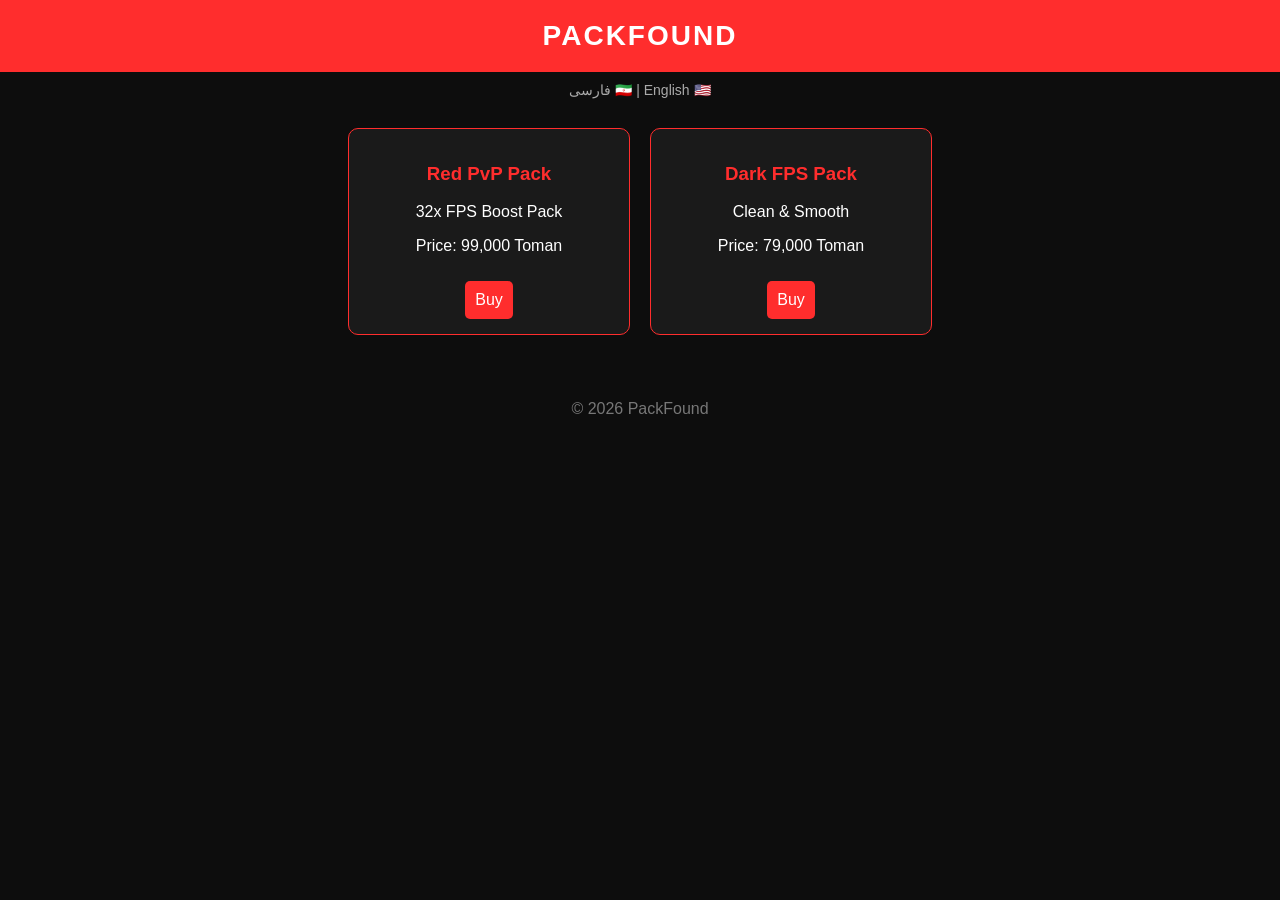
==== index.html @ 2770b00c "Create index.html" ====
<!DOCTYPE html>
<html lang="fa">
<head>
  <meta charset="UTF-8">
  <title>PackFound | Minecraft Packs</title>

  <style>
    body {
      margin: 0;
      font-family: Arial;
      background: #0d0d0d;
      color: white;
    }

    header {
      background: #ff2d2d;
      padding: 20px;
      text-align: center;
      font-size: 28px;
      font-weight: bold;
      letter-spacing: 2px;
    }

    .lang {
      text-align: center;
      margin: 10px;
      font-size: 14px;
      color: #aaa;
    }

    .container {
      display: flex;
      flex-wrap: wrap;
      justify-content: center;
      padding: 20px;
      gap: 20px;
    }

    .card {
      background: #1a1a1a;
      border: 1px solid #ff2d2d;
      border-radius: 10px;
      width: 250px;
      padding: 15px;
      text-align: center;
    }

    .card h3 {
      color: #ff2d2d;
    }

    .btn {
      display: inline-block;
      margin-top: 10px;
      padding: 10px;
      background: #ff2d2d;
      color: white;
      text-decoration: none;
      border-radius: 5px;
    }

    .btn:hover {
      background: darkred;
    }

    footer {
      text-align: center;
      padding: 15px;
      color: #777;
      margin-top: 30px;
    }
  </style>

</head>

<body>

<header>PACKFOUND</header>

<div class="lang">
  فارسی 🇮🇷 | English 🇺🇸
</div>

<div class="container">

  <div class="card">
    <h3>Red PvP Pack</h3>
    <p>32x FPS Boost Pack</p>
    <p>Price: 99,000 Toman</p>
    <a class="btn" href="#">Buy</a>
  </div>

  <div class="card">
    <h3>Dark FPS Pack</h3>
    <p>Clean & Smooth</p>
    <p>Price: 79,000 Toman</p>
    <a class="btn" href="#">Buy</a>
  </div>

</div>

<footer>
  © 2026 PackFound
</footer>

</body>
</html>
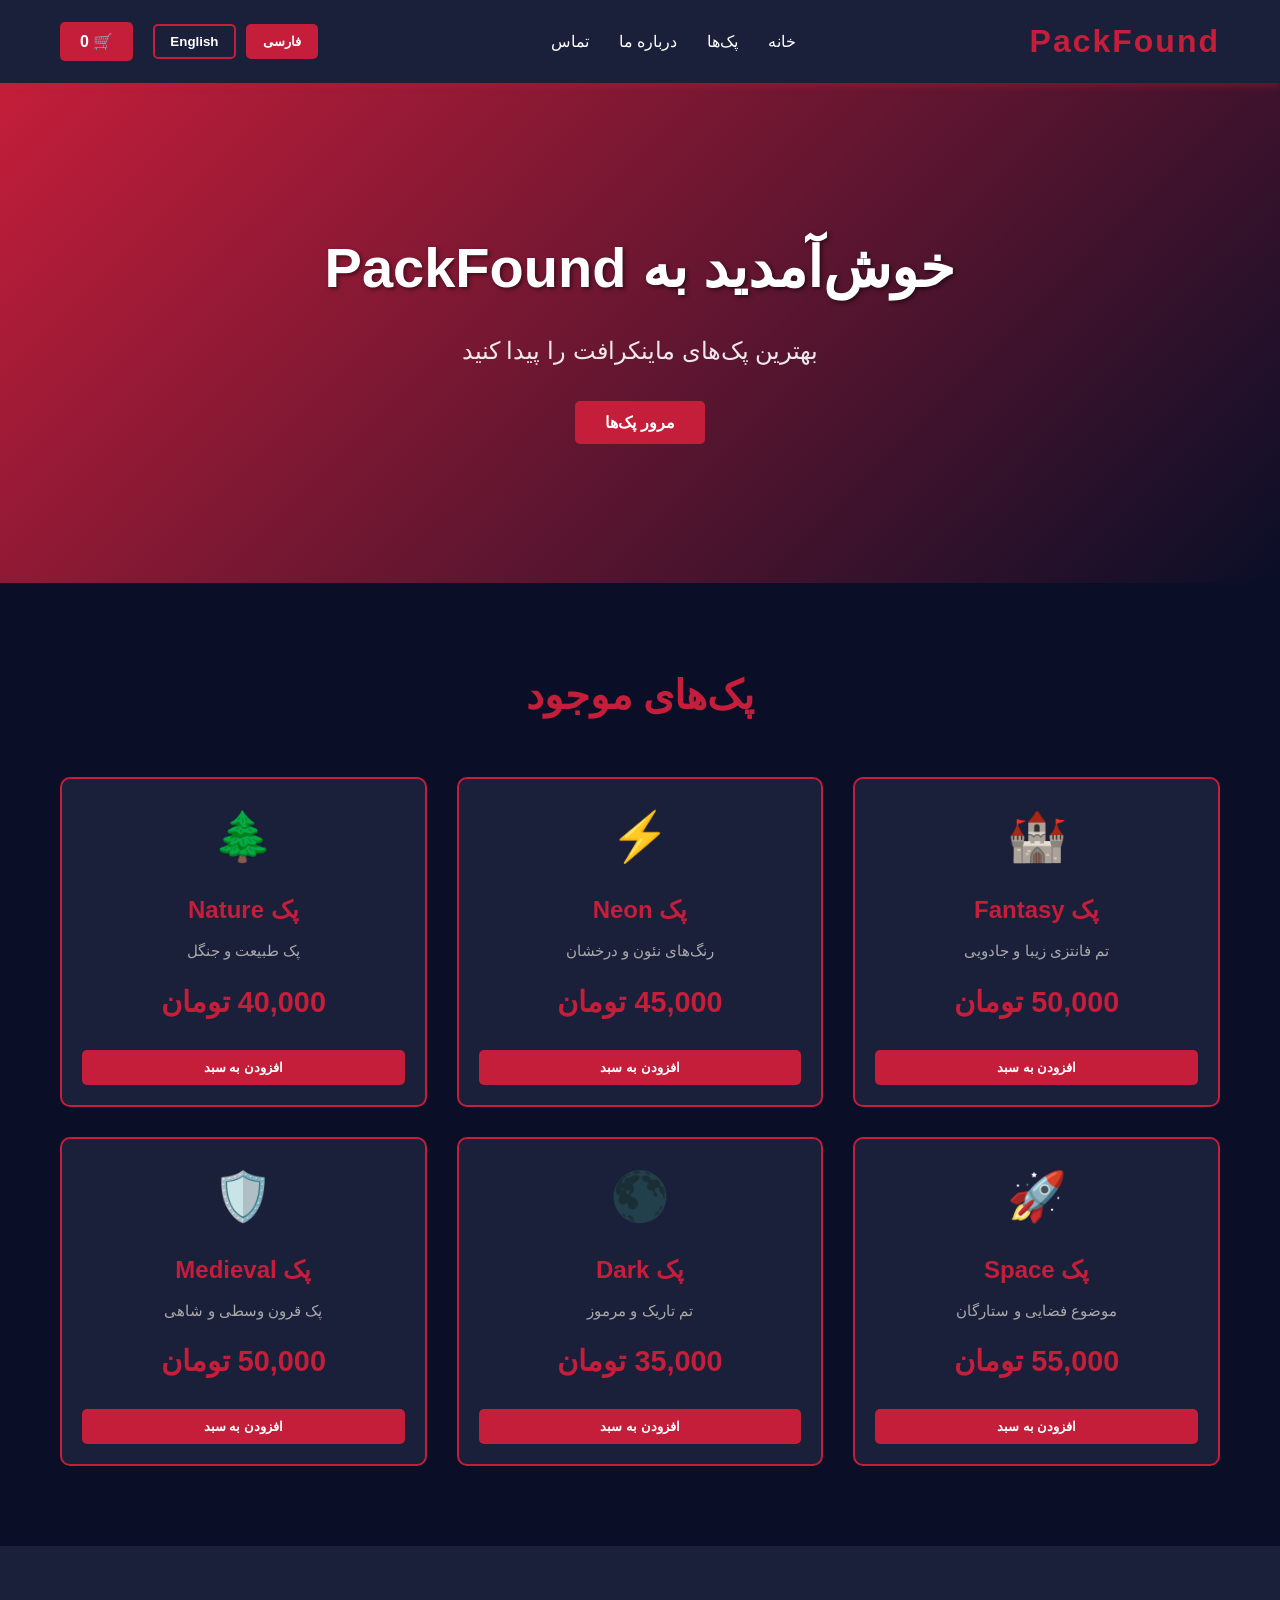
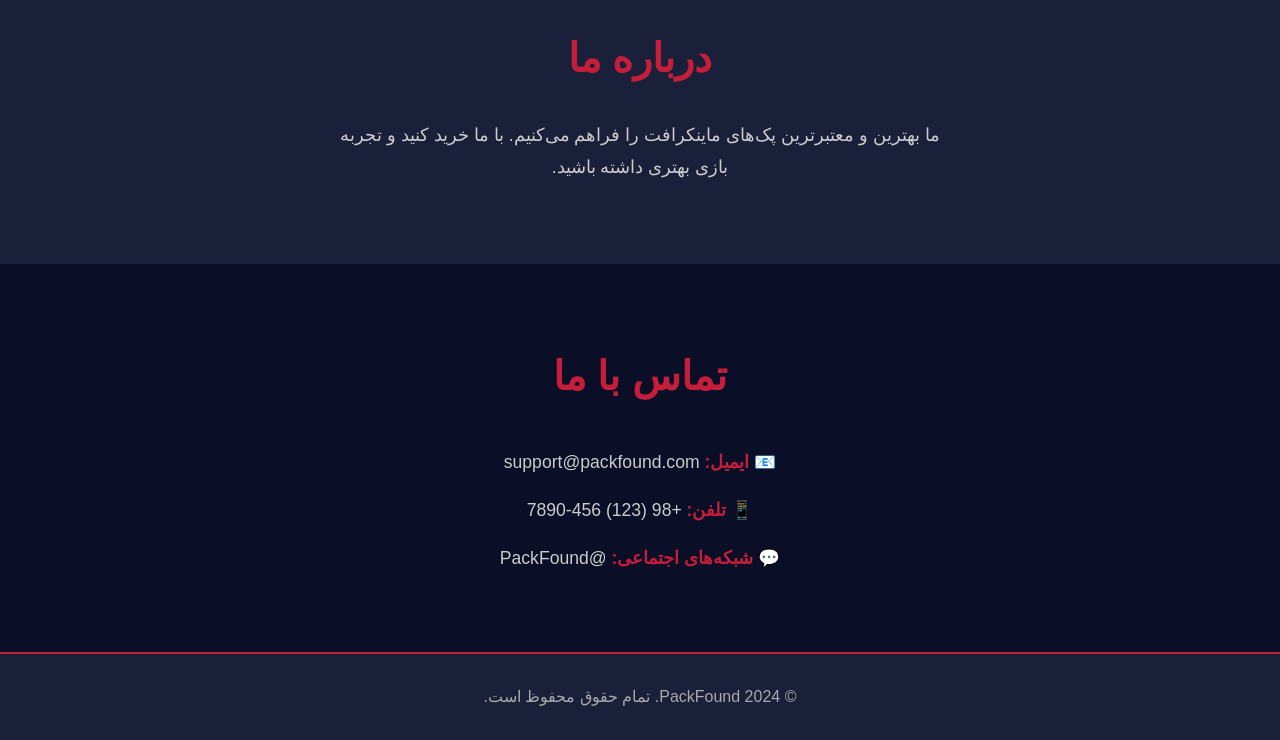
==== commit bf6bd183: "Initial commit: Create PackFound website - HTML/CSS/JS with Persian and English support, red and bla" ====
--- a/index.html
+++ b/index.html
@@ -1,107 +1,94 @@
 <!DOCTYPE html>
 <html lang="fa">
 <head>
-  <meta charset="UTF-8">
-  <title>PackFound | Minecraft Packs</title>
+    <meta charset="UTF-8">
+    <meta name="viewport" content="width=device-width, initial-scale=1.0">
+    <title>PackFound - فروش پک ماینکرافت</title>
+    <link rel="stylesheet" href="style.css">
+</head>
+<body>
+    <!-- Navigation -->
+    <nav class="navbar">
+        <div class="container">
+            <div class="nav-content">
+                <div class="logo">
+                    <h1>PackFound</h1>
+                </div>
+                <ul class="nav-links">
+                    <li><a href="#home" onclick="scrollTo('home')">خانه</a></li>
+                    <li><a href="#packs" onclick="scrollTo('packs')">پک‌ها</a></li>
+                    <li><a href="#about" onclick="scrollTo('about')">درباره ما</a></li>
+                    <li><a href="#contact" onclick="scrollTo('contact')">تماس</a></li>
+                </ul>
+                <div class="language-switcher">
+                    <button onclick="switchLanguage('fa')" class="lang-btn active" id="fa-btn">فارسی</button>
+                    <button onclick="switchLanguage('en')" class="lang-btn" id="en-btn">English</button>
+                </div>
+                <button class="cart-btn" onclick="toggleCart()">🛒 <span id="cart-count">0</span></button>
+            </div>
+        </div>
+    </nav>
 
-  <style>
-    body {
-      margin: 0;
-      font-family: Arial;
-      background: #0d0d0d;
-      color: white;
-    }
+    <!-- Hero Section -->
+    <section id="home" class="hero">
+        <div class="hero-content">
+            <h2 id="hero-title">خوش‌آمدید به PackFound</h2>
+            <p id="hero-desc">بهترین پک‌های ماینکرافت را پیدا کنید</p>
+            <button class="btn-primary" onclick="scrollTo('packs')" id="hero-btn">مرور پک‌ها</button>
+        </div>
+    </section>
 
-    header {
-      background: #ff2d2d;
-      padding: 20px;
-      text-align: center;
-      font-size: 28px;
-      font-weight: bold;
-      letter-spacing: 2px;
-    }
+    <!-- Packs Section -->
+    <section id="packs" class="packs">
+        <div class="container">
+            <h2 id="packs-title">پک‌های موجود</h2>
+            <div class="packs-grid" id="packs-grid">
+                <!-- Packs will be added here by JavaScript -->
+            </div>
+        </div>
+    </section>
 
-    .lang {
-      text-align: center;
-      margin: 10px;
-      font-size: 14px;
-      color: #aaa;
-    }
+    <!-- About Section -->
+    <section id="about" class="about">
+        <div class="container">
+            <h2 id="about-title">درباره ما</h2>
+            <p id="about-text">ما بهترین و معتبرترین پک‌های ماینکرافت را فراهم می‌کنیم. با ما خرید کنید و تجربه بازی بهتری داشته باشید.</p>
+        </div>
+    </section>
 
-    .container {
-      display: flex;
-      flex-wrap: wrap;
-      justify-content: center;
-      padding: 20px;
-      gap: 20px;
-    }
+    <!-- Contact Section -->
+    <section id="contact" class="contact">
+        <div class="container">
+            <h2 id="contact-title">تماس با ما</h2>
+            <div class="contact-info">
+                <p>📧 <span id="email-label">ایمیل:</span> support@packfound.com</p>
+                <p>📱 <span id="phone-label">تلفن:</span> +98 (123) 456-7890</p>
+                <p>💬 <span id="social-label">شبکه‌های اجتماعی:</span> @PackFound</p>
+            </div>
+        </div>
+    </section>
 
-    .card {
-      background: #1a1a1a;
-      border: 1px solid #ff2d2d;
-      border-radius: 10px;
-      width: 250px;
-      padding: 15px;
-      text-align: center;
-    }
+    <!-- Footer -->
+    <footer class="footer">
+        <p id="footer-text">&copy; 2024 PackFound. تمام حقوق محفوظ است.</p>
+    </footer>
 
-    .card h3 {
-      color: #ff2d2d;
-    }
+    <!-- Shopping Cart Modal -->
+    <div id="cart-modal" class="modal">
+        <div class="modal-content">
+            <span class="close" onclick="toggleCart()">&times;</span>
+            <h2 id="cart-title">سبد خرید</h2>
+            <div id="cart-items">
+                <p id="empty-cart">سبد خرید خالی است</p>
+            </div>
+            <div class="cart-total">
+                <h3 id="total-label">جمع کل:</h3>
+                <h3 id="total-price">0 تومان</h3>
+            </div>
+            <button class="btn-primary" onclick="checkout()" id="checkout-btn">تکمیل خرید</button>
+        </div>
+    </div>
 
-    .btn {
-      display: inline-block;
-      margin-top: 10px;
-      padding: 10px;
-      background: #ff2d2d;
-      color: white;
-      text-decoration: none;
-      border-radius: 5px;
-    }
-
-    .btn:hover {
-      background: darkred;
-    }
-
-    footer {
-      text-align: center;
-      padding: 15px;
-      color: #777;
-      margin-top: 30px;
-    }
-  </style>
-
-</head>
-
-<body>
-
-<header>PACKFOUND</header>
-
-<div class="lang">
-  فارسی 🇮🇷 | English 🇺🇸
-</div>
-
-<div class="container">
-
-  <div class="card">
-    <h3>Red PvP Pack</h3>
-    <p>32x FPS Boost Pack</p>
-    <p>Price: 99,000 Toman</p>
-    <a class="btn" href="#">Buy</a>
-  </div>
-
-  <div class="card">
-    <h3>Dark FPS Pack</h3>
-    <p>Clean & Smooth</p>
-    <p>Price: 79,000 Toman</p>
-    <a class="btn" href="#">Buy</a>
-  </div>
-
-</div>
-
-<footer>
-  © 2026 PackFound
-</footer>
-
+    <script src="script.js"></script>
 </body>
-</html>
+</html>
--- a/style.css
+++ b/style.css
@@ -0,0 +1,389 @@
+* {
+    margin: 0;
+    padding: 0;
+    box-sizing: border-box;
+}
+
+:root {
+    --primary-red: #C41E3A;
+    --dark-black: #0a0e27;
+    --light-text: #ffffff;
+    --secondary-dark: #1a1f3a;
+}
+
+body {
+    font-family: 'Segoe UI', Tahoma, Geneva, Verdana, sans-serif;
+    background-color: var(--dark-black);
+    color: var(--light-text);
+    direction: rtl;
+    line-height: 1.6;
+}
+
+.container {
+    max-width: 1200px;
+    margin: 0 auto;
+    padding: 0 20px;
+}
+
+/* Navbar */
+.navbar {
+    background-color: var(--secondary-dark);
+    padding: 1rem 0;
+    position: sticky;
+    top: 0;
+    z-index: 1000;
+    box-shadow: 0 4px 6px rgba(196, 30, 58, 0.3);
+}
+
+.nav-content {
+    display: flex;
+    justify-content: space-between;
+    align-items: center;
+    flex-wrap: wrap;
+    gap: 20px;
+}
+
+.logo h1 {
+    color: var(--primary-red);
+    font-size: 2rem;
+    letter-spacing: 2px;
+}
+
+.nav-links {
+    display: flex;
+    list-style: none;
+    gap: 30px;
+    flex: 1;
+    justify-content: center;
+}
+
+.nav-links a {
+    color: var(--light-text);
+    text-decoration: none;
+    font-weight: 500;
+    transition: color 0.3s ease;
+}
+
+.nav-links a:hover {
+    color: var(--primary-red);
+}
+
+.language-switcher {
+    display: flex;
+    gap: 10px;
+}
+
+.lang-btn {
+    padding: 8px 15px;
+    border: 2px solid var(--primary-red);
+    background-color: transparent;
+    color: var(--light-text);
+    cursor: pointer;
+    border-radius: 5px;
+    transition: all 0.3s ease;
+    font-weight: 600;
+}
+
+.lang-btn.active {
+    background-color: var(--primary-red);
+}
+
+.lang-btn:hover {
+    background-color: var(--primary-red);
+}
+
+.cart-btn {
+    padding: 10px 20px;
+    background-color: var(--primary-red);
+    color: white;
+    border: none;
+    border-radius: 5px;
+    cursor: pointer;
+    font-weight: 600;
+    transition: all 0.3s ease;
+    font-size: 1rem;
+}
+
+.cart-btn:hover {
+    transform: scale(1.05);
+    box-shadow: 0 4px 12px rgba(196, 30, 58, 0.6);
+}
+
+/* Hero Section */
+.hero {
+    background: linear-gradient(135deg, var(--primary-red) 0%, var(--dark-black) 100%);
+    padding: 100px 20px;
+    text-align: center;
+    min-height: 500px;
+    display: flex;
+    align-items: center;
+    justify-content: center;
+}
+
+.hero-content h2 {
+    font-size: 3.5rem;
+    margin-bottom: 20px;
+    text-shadow: 2px 2px 4px rgba(0, 0, 0, 0.5);
+}
+
+.hero-content p {
+    font-size: 1.5rem;
+    margin-bottom: 30px;
+    opacity: 0.9;
+}
+
+/* Buttons */
+.btn-primary {
+    padding: 12px 30px;
+    background-color: var(--primary-red);
+    color: white;
+    border: none;
+    border-radius: 5px;
+    font-size: 1rem;
+    cursor: pointer;
+    font-weight: 600;
+    transition: all 0.3s ease;
+}
+
+.btn-primary:hover {
+    transform: translateY(-2px);
+    box-shadow: 0 6px 20px rgba(196, 30, 58, 0.4);
+}
+
+.btn-add-cart {
+    padding: 10px 20px;
+    background-color: var(--primary-red);
+    color: white;
+    border: none;
+    border-radius: 5px;
+    cursor: pointer;
+    font-weight: 600;
+    transition: all 0.3s ease;
+    width: 100%;
+    margin-top: 10px;
+}
+
+.btn-add-cart:hover {
+    background-color: #a01831;
+}
+
+/* Packs Section */
+.packs {
+    padding: 80px 20px;
+    background-color: var(--dark-black);
+}
+
+.packs h2 {
+    font-size: 2.5rem;
+    text-align: center;
+    margin-bottom: 50px;
+    color: var(--primary-red);
+}
+
+.packs-grid {
+    display: grid;
+    grid-template-columns: repeat(auto-fit, minmax(280px, 1fr));
+    gap: 30px;
+}
+
+.pack-card {
+    background-color: var(--secondary-dark);
+    border: 2px solid var(--primary-red);
+    border-radius: 10px;
+    padding: 20px;
+    transition: all 0.3s ease;
+    text-align: center;
+}
+
+.pack-card:hover {
+    transform: translateY(-10px);
+    box-shadow: 0 10px 30px rgba(196, 30, 58, 0.5);
+}
+
+.pack-icon {
+    font-size: 3rem;
+    margin-bottom: 15px;
+}
+
+.pack-card h3 {
+    color: var(--primary-red);
+    margin-bottom: 10px;
+    font-size: 1.5rem;
+}
+
+.pack-card p {
+    color: #aaa;
+    margin-bottom: 15px;
+    font-size: 0.95rem;
+}
+
+.pack-price {
+    font-size: 1.8rem;
+    color: var(--primary-red);
+    font-weight: bold;
+    margin-bottom: 15px;
+}
+
+/* About Section */
+.about {
+    background-color: var(--secondary-dark);
+    padding: 80px 20px;
+    text-align: center;
+}
+
+.about h2 {
+    font-size: 2.5rem;
+    color: var(--primary-red);
+    margin-bottom: 30px;
+}
+
+.about p {
+    font-size: 1.1rem;
+    line-height: 1.8;
+    color: #ccc;
+    max-width: 600px;
+    margin: 0 auto;
+}
+
+/* Contact Section */
+.contact {
+    background-color: var(--dark-black);
+    padding: 80px 20px;
+    text-align: center;
+}
+
+.contact h2 {
+    font-size: 2.5rem;
+    color: var(--primary-red);
+    margin-bottom: 40px;
+}
+
+.contact-info {
+    display: flex;
+    flex-direction: column;
+    gap: 20px;
+    font-size: 1.1rem;
+    color: #ccc;
+}
+
+.contact-info p span {
+    color: var(--primary-red);
+    font-weight: bold;
+}
+
+/* Footer */
+.footer {
+    background-color: var(--secondary-dark);
+    padding: 30px 20px;
+    text-align: center;
+    color: #aaa;
+    border-top: 2px solid var(--primary-red);
+}
+
+/* Modal */
+.modal {
+    display: none;
+    position: fixed;
+    z-index: 2000;
+    left: 0;
+    top: 0;
+    width: 100%;
+    height: 100%;
+    background-color: rgba(0, 0, 0, 0.9);
+    overflow: auto;
+}
+
+.modal-content {
+    background-color: var(--secondary-dark);
+    margin: 5% auto;
+    padding: 30px;
+    border: 2px solid var(--primary-red);
+    width: 90%;
+    max-width: 500px;
+    border-radius: 10px;
+    direction: rtl;
+}
+
+.close {
+    color: var(--primary-red);
+    float: left;
+    font-size: 2rem;
+    font-weight: bold;
+    cursor: pointer;
+}
+
+.close:hover {
+    color: #fff;
+}
+
+.modal h2 {
+    color: var(--primary-red);
+    margin-bottom: 20px;
+}
+
+#cart-items {
+    margin-bottom: 30px;
+    min-height: 100px;
+    padding: 15px;
+    background-color: var(--dark-black);
+    border-radius: 5px;
+}
+
+.cart-item {
+    display: flex;
+    justify-content: space-between;
+    align-items: center;
+    padding: 10px 0;
+    border-bottom: 1px solid var(--primary-red);
+    color: #ccc;
+}
+
+.cart-item:last-child {
+    border-bottom: none;
+}
+
+.cart-total {
+    display: flex;
+    justify-content: space-between;
+    align-items: center;
+    padding: 20px 0;
+    border-top: 2px solid var(--primary-red);
+    color: var(--light-text);
+    font-size: 1.2rem;
+}
+
+#total-price {
+    color: var(--primary-red);
+}
+
+/* Responsive */
+@media (max-width: 768px) {
+    .nav-content {
+        flex-direction: column;
+        gap: 10px;
+    }
+
+    .nav-links {
+        flex-direction: column;
+        gap: 15px;
+        justify-content: flex-start;
+        width: 100%;
+    }
+
+    .hero-content h2 {
+        font-size: 2.5rem;
+    }
+
+    .hero-content p {
+        font-size: 1.2rem;
+    }
+
+    .packs-grid {
+        grid-template-columns: 1fr;
+    }
+
+    .modal-content {
+        width: 95%;
+        margin: 20% auto;
+    }
+}
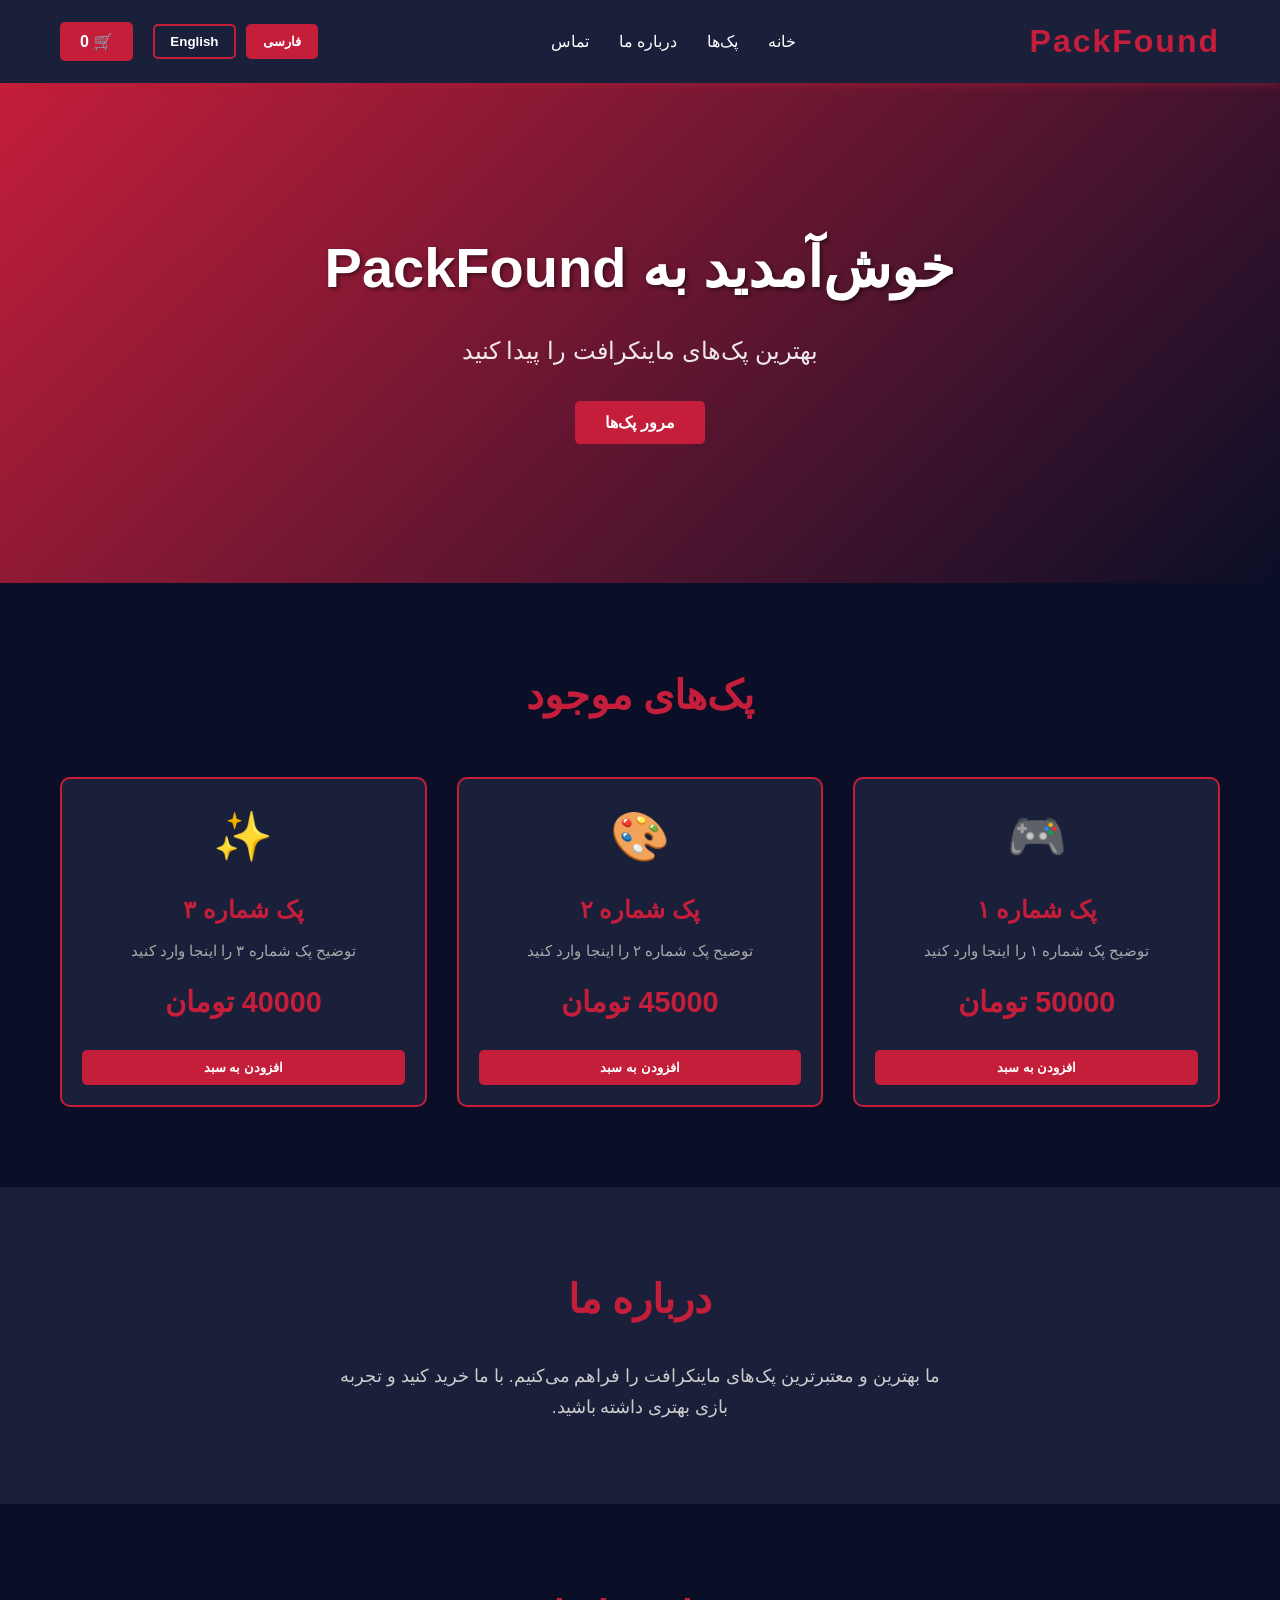
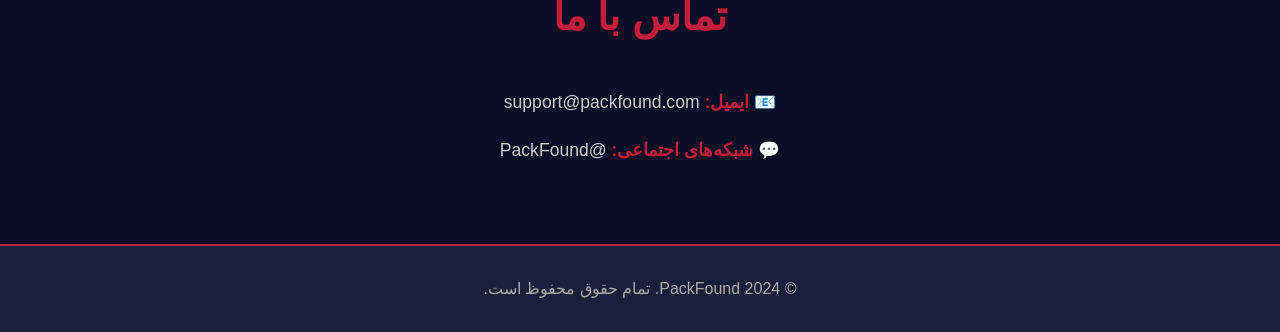
==== commit edb1966f: "Remove phone number from contact section" ====
--- a/index.html
+++ b/index.html
@@ -62,7 +62,6 @@
             <h2 id="contact-title">تماس با ما</h2>
             <div class="contact-info">
                 <p>📧 <span id="email-label">ایمیل:</span> support@packfound.com</p>
-                <p>📱 <span id="phone-label">تلفن:</span> +98 (123) 456-7890</p>
                 <p>💬 <span id="social-label">شبکه‌های اجتماعی:</span> @PackFound</p>
             </div>
         </div>
@@ -91,4 +90,4 @@
 
     <script src="script.js"></script>
 </body>
-</html>+</html>
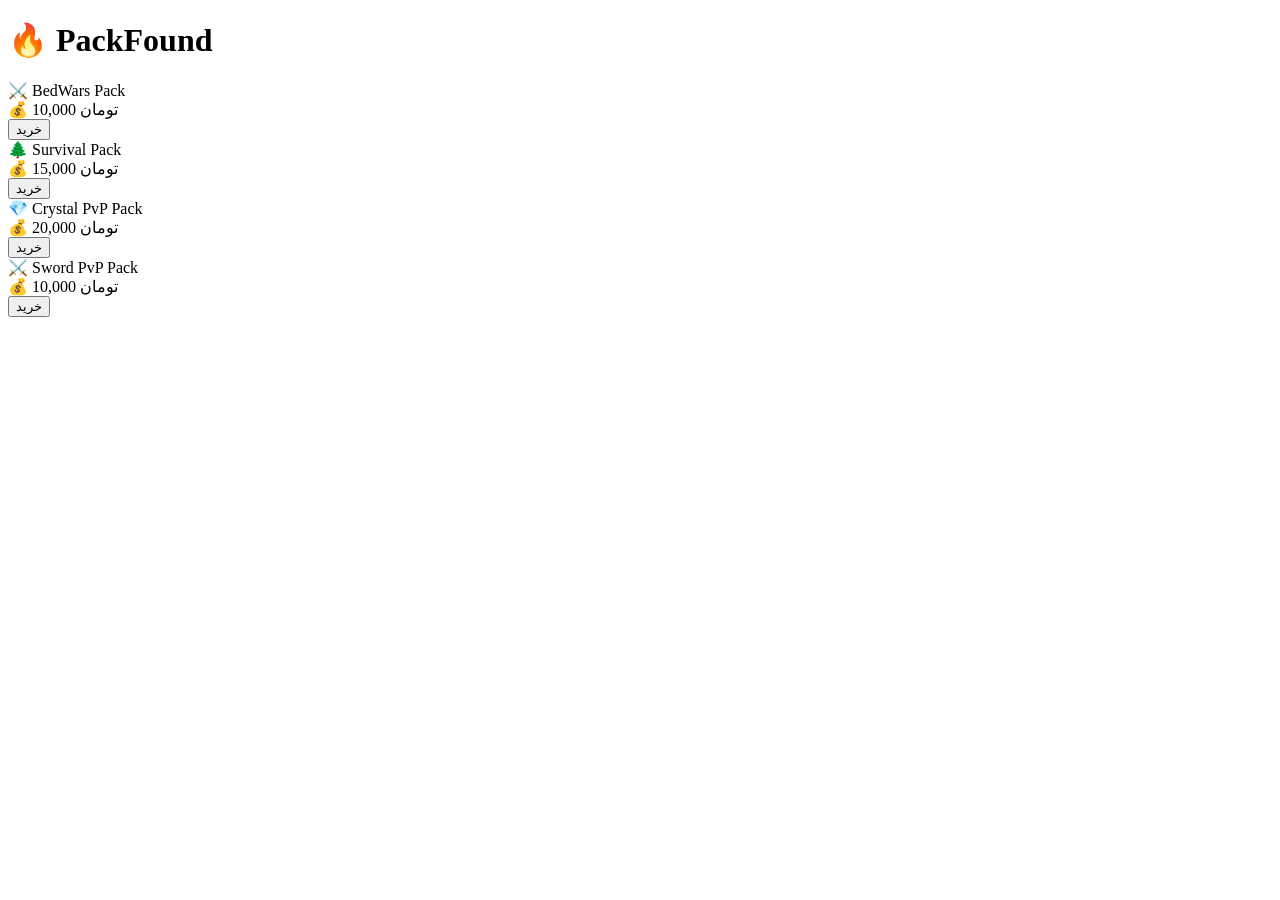
==== commit 19ed11fa: "Add PackFound files: index.html, manifest.json, and service-worker.js" ====
--- a/index.html
+++ b/index.html
@@ -1,93 +1,37 @@
 <!DOCTYPE html>
-<html lang="fa">
+<html>
 <head>
-    <meta charset="UTF-8">
-    <meta name="viewport" content="width=device-width, initial-scale=1.0">
-    <title>PackFound - فروش پک ماینکرافت</title>
-    <link rel="stylesheet" href="style.css">
+  <meta charset="UTF-8">
+  <title>PackFound</title>
 </head>
+
 <body>
-    <!-- Navigation -->
-    <nav class="navbar">
-        <div class="container">
-            <div class="nav-content">
-                <div class="logo">
-                    <h1>PackFound</h1>
-                </div>
-                <ul class="nav-links">
-                    <li><a href="#home" onclick="scrollTo('home')">خانه</a></li>
-                    <li><a href="#packs" onclick="scrollTo('packs')">پک‌ها</a></li>
-                    <li><a href="#about" onclick="scrollTo('about')">درباره ما</a></li>
-                    <li><a href="#contact" onclick="scrollTo('contact')">تماس</a></li>
-                </ul>
-                <div class="language-switcher">
-                    <button onclick="switchLanguage('fa')" class="lang-btn active" id="fa-btn">فارسی</button>
-                    <button onclick="switchLanguage('en')" class="lang-btn" id="en-btn">English</button>
-                </div>
-                <button class="cart-btn" onclick="toggleCart()">🛒 <span id="cart-count">0</span></button>
-            </div>
-        </div>
-    </nav>
 
-    <!-- Hero Section -->
-    <section id="home" class="hero">
-        <div class="hero-content">
-            <h2 id="hero-title">خوش‌آمدید به PackFound</h2>
-            <p id="hero-desc">بهترین پک‌های ماینکرافت را پیدا کنید</p>
-            <button class="btn-primary" onclick="scrollTo('packs')" id="hero-btn">مرور پک‌ها</button>
-        </div>
-    </section>
+<h1>🔥 PackFound</h1>
 
-    <!-- Packs Section -->
-    <section id="packs" class="packs">
-        <div class="container">
-            <h2 id="packs-title">پک‌های موجود</h2>
-            <div class="packs-grid" id="packs-grid">
-                <!-- Packs will be added here by JavaScript -->
-            </div>
-        </div>
-    </section>
+<div class="card">
+  ⚔️ BedWars Pack<br>
+  💰 10,000 تومان<br>
+  <button>خرید</button>
+</div>
 
-    <!-- About Section -->
-    <section id="about" class="about">
-        <div class="container">
-            <h2 id="about-title">درباره ما</h2>
-            <p id="about-text">ما بهترین و معتبرترین پک‌های ماینکرافت را فراهم می‌کنیم. با ما خرید کنید و تجربه بازی بهتری داشته باشید.</p>
-        </div>
-    </section>
+<div class="card">
+  🌲 Survival Pack<br>
+  💰 15,000 تومان<br>
+  <button>خرید</button>
+</div>
 
-    <!-- Contact Section -->
-    <section id="contact" class="contact">
-        <div class="container">
-            <h2 id="contact-title">تماس با ما</h2>
-            <div class="contact-info">
-                <p>📧 <span id="email-label">ایمیل:</span> support@packfound.com</p>
-                <p>💬 <span id="social-label">شبکه‌های اجتماعی:</span> @PackFound</p>
-            </div>
-        </div>
-    </section>
+<div class="card">
+  💎 Crystal PvP Pack<br>
+  💰 20,000 تومان<br>
+  <button>خرید</button>
+</div>
 
-    <!-- Footer -->
-    <footer class="footer">
-        <p id="footer-text">&copy; 2024 PackFound. تمام حقوق محفوظ است.</p>
-    </footer>
+<div class="card">
+  ⚔️ Sword PvP Pack<br>
+  💰 10,000 تومان<br>
+  <button>خرید</button>
+</div>
 
-    <!-- Shopping Cart Modal -->
-    <div id="cart-modal" class="modal">
-        <div class="modal-content">
-            <span class="close" onclick="toggleCart()">&times;</span>
-            <h2 id="cart-title">سبد خرید</h2>
-            <div id="cart-items">
-                <p id="empty-cart">سبد خرید خالی است</p>
-            </div>
-            <div class="cart-total">
-                <h3 id="total-label">جمع کل:</h3>
-                <h3 id="total-price">0 تومان</h3>
-            </div>
-            <button class="btn-primary" onclick="checkout()" id="checkout-btn">تکمیل خرید</button>
-        </div>
-    </div>
-
-    <script src="script.js"></script>
 </body>
-</html>
+</html>
